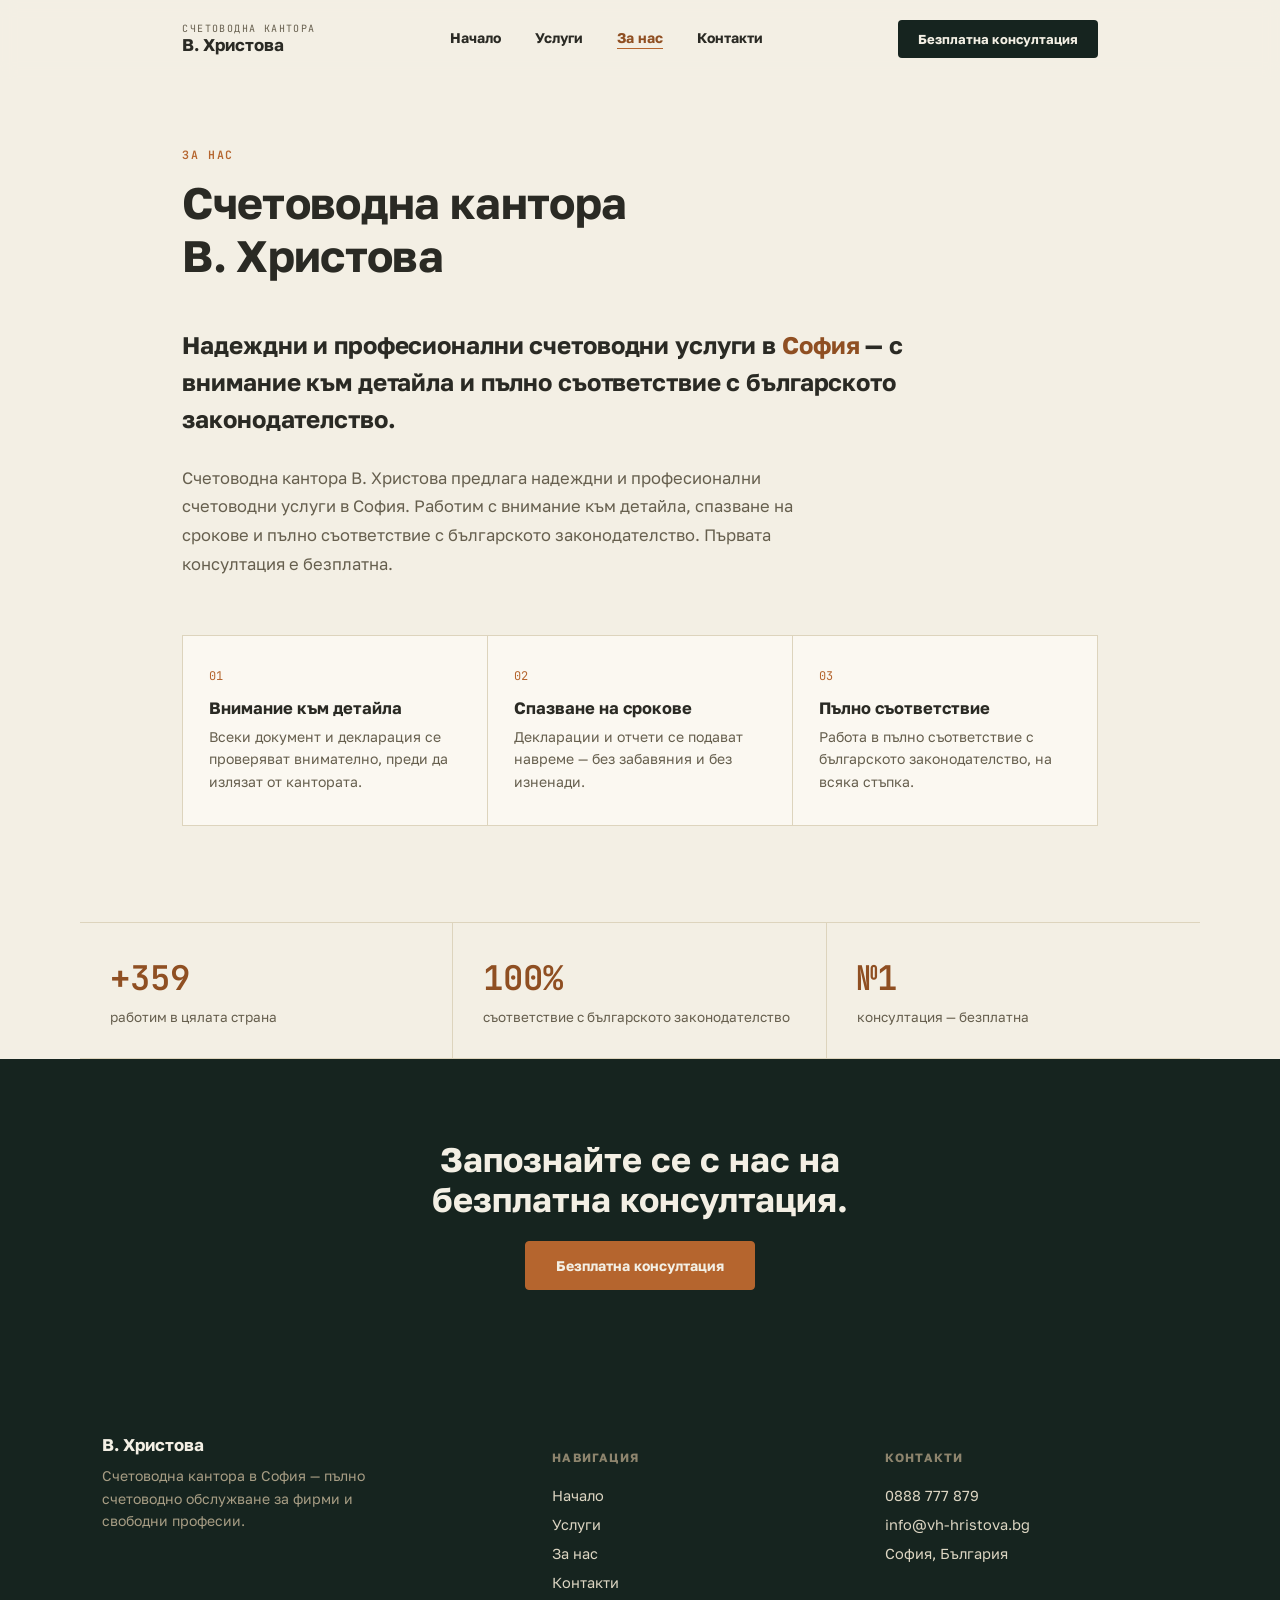
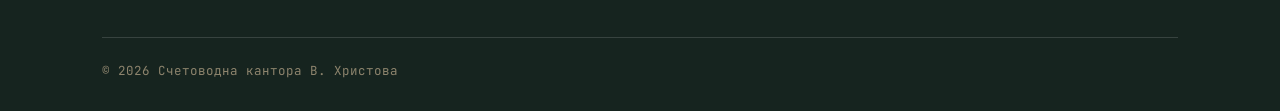
==== about.html @ ea13cc4d "Redesign site as a multi-page premium build Replace the single-page template with a 4-page site (Hom" ====
<!DOCTYPE html>
<html lang="bg">
<head>
<meta charset="UTF-8">
<meta name="viewport" content="width=device-width, initial-scale=1.0">
<title>За нас | В. Христова</title>
<meta name="description" content="Счетоводна кантора В. Христова предлага надеждни и професионални счетоводни услуги в София.">
<link rel="stylesheet" href="assets/style.css">
</head>
<body>

<header class="site-header">
  <div class="wrap">
    <a href="index.html" class="brand">
      <span class="brand-eyebrow">Счетоводна кантора</span>
      <span class="brand-name">В. Христова</span>
    </a>
    <nav class="nav-links">
      <a href="index.html" data-page="index.html">Начало</a>
      <a href="services.html" data-page="services.html">Услуги</a>
      <a href="about.html" data-page="about.html">За нас</a>
      <a href="contact.html" data-page="contact.html">Контакти</a>
      <a href="contact.html" class="btn nav-cta-mobile">Безплатна консултация</a>
    </nav>
    <a href="contact.html" class="nav-cta">Безплатна консултация</a>
    <button class="nav-toggle" aria-label="Отвори меню" aria-expanded="false">
      <span></span><span></span><span></span>
    </button>
  </div>
</header>

<div class="page-head reveal">
  <span class="eyebrow">За нас</span>
  <h1>Счетоводна кантора В. Христова</h1>
</div>

<section class="section" style="padding-top:24px;">
  <p class="pull reveal">Надеждни и професионални счетоводни услуги в <span class="accent">София</span> — с внимание към детайла и пълно съответствие с българското законодателство.</p>
  <p class="about-body reveal" style="--reveal-delay:.08s">Счетоводна кантора В. Христова предлага надеждни и професионални счетоводни услуги в София. Работим с внимание към детайла, спазване на срокове и пълно съответствие с българското законодателство. Първата консултация е безплатна.</p>

  <div class="values">
    <div class="value reveal">
      <span class="value-num num">01</span>
      <h3>Внимание към детайла</h3>
      <p>Всеки документ и декларация се проверяват внимателно, преди да излязат от кантората.</p>
    </div>
    <div class="value reveal" style="--reveal-delay:.06s">
      <span class="value-num num">02</span>
      <h3>Спазване на срокове</h3>
      <p>Декларации и отчети се подават навреме — без забавяния и без изненади.</p>
    </div>
    <div class="value reveal" style="--reveal-delay:.12s">
      <span class="value-num num">03</span>
      <h3>Пълно съответствие</h3>
      <p>Работа в пълно съответствие с българското законодателство, на всяка стъпка.</p>
    </div>
  </div>
</section>

<div class="stats">
  <div class="stat reveal"><span class="stat-num num">+359</span><span class="stat-label">работим в цялата страна</span></div>
  <div class="stat reveal" style="--reveal-delay:.08s"><span class="stat-num num">100%</span><span class="stat-label">съответствие с българското законодателство</span></div>
  <div class="stat reveal" style="--reveal-delay:.16s"><span class="stat-num num">№1</span><span class="stat-label">консултация — безплатна</span></div>
</div>

<div class="cta-band">
  <h2 class="reveal">Запознайте се с нас на безплатна консултация.</h2>
  <a href="contact.html" class="btn reveal" style="--reveal-delay:.08s">Безплатна консултация</a>
</div>

<footer class="site-footer">
  <div class="footer-grid">
    <div class="footer-brand">
      <span class="brand-name">В. Христова</span>
      <p>Счетоводна кантора в София — пълно счетоводно обслужване за фирми и свободни професии.</p>
    </div>
    <div class="footer-col">
      <h4>Навигация</h4>
      <a href="index.html">Начало</a>
      <a href="services.html">Услуги</a>
      <a href="about.html">За нас</a>
      <a href="contact.html">Контакти</a>
    </div>
    <div class="footer-col">
      <h4>Контакти</h4>
      <a href="tel:0888777879">0888 777 879</a>
      <a href="mailto:info@vh-hristova.bg">info@vh-hristova.bg</a>
      <a href="#">София, България</a>
    </div>
  </div>
  <div class="footer-bottom">
    <span>© 2026 Счетоводна кантора В. Христова</span>
  </div>
</footer>

<script src="assets/script.js"></script>
</body>
</html>
---- assets/style.css ----
/* ===== fonts ===== */
@font-face{
  font-family:'Golos Text';
  font-style:normal;
  font-weight:400;
  font-display:swap;
  src:url(../fonts/golos-text-400-cyrillic.woff2) format('woff2');
  unicode-range:U+0301, U+0400-045F, U+0490-0491, U+04B0-04B1, U+2116;
}
@font-face{
  font-family:'Golos Text';
  font-style:normal;
  font-weight:400;
  font-display:swap;
  src:url(../fonts/golos-text-400-latin.woff2) format('woff2');
  unicode-range:U+0000-00FF, U+0131, U+0152-0153, U+02BB-02BC, U+02C6, U+02DA, U+02DC, U+2000-206F, U+20AC, U+2122;
}
@font-face{
  font-family:'Golos Text';
  font-style:normal;
  font-weight:700;
  font-display:swap;
  src:url(../fonts/golos-text-700-cyrillic.woff2) format('woff2');
  unicode-range:U+0301, U+0400-045F, U+0490-0491, U+04B0-04B1, U+2116;
}
@font-face{
  font-family:'Golos Text';
  font-style:normal;
  font-weight:700;
  font-display:swap;
  src:url(../fonts/golos-text-700-latin.woff2) format('woff2');
  unicode-range:U+0000-00FF, U+0131, U+0152-0153, U+02BB-02BC, U+02C6, U+02DA, U+02DC, U+2000-206F, U+20AC, U+2122;
}
@font-face{
  font-family:'JetBrains Mono';
  font-style:normal;
  font-weight:400;
  font-display:swap;
  src:url(../fonts/jetbrains-mono-400-cyrillic.woff2) format('woff2');
  unicode-range:U+0301, U+0400-045F, U+0490-0491, U+04B0-04B1, U+2116;
}
@font-face{
  font-family:'JetBrains Mono';
  font-style:normal;
  font-weight:400;
  font-display:swap;
  src:url(../fonts/jetbrains-mono-400-latin.woff2) format('woff2');
  unicode-range:U+0000-00FF, U+0131, U+0152-0153, U+02BB-02BC, U+02C6, U+02DA, U+02DC, U+2000-206F, U+20AC, U+2122;
}
@font-face{
  font-family:'JetBrains Mono';
  font-style:normal;
  font-weight:600;
  font-display:swap;
  src:url(../fonts/jetbrains-mono-600-cyrillic.woff2) format('woff2');
  unicode-range:U+0301, U+0400-045F, U+0490-0491, U+04B0-04B1, U+2116;
}
@font-face{
  font-family:'JetBrains Mono';
  font-style:normal;
  font-weight:600;
  font-display:swap;
  src:url(../fonts/jetbrains-mono-600-latin.woff2) format('woff2');
  unicode-range:U+0000-00FF, U+0131, U+0152-0153, U+02BB-02BC, U+02C6, U+02DA, U+02DC, U+2000-206F, U+20AC, U+2122;
}

/* ===== cross-document view transitions ===== */
@view-transition{
  navigation:auto;
}
::view-transition-old(root){
  animation:vt-out .32s cubic-bezier(.4,0,.2,1) both;
}
::view-transition-new(root){
  animation:vt-in .38s cubic-bezier(.2,0,.2,1) both;
}
@keyframes vt-out{to{opacity:0;transform:translateY(-8px);}}
@keyframes vt-in{from{opacity:0;transform:translateY(10px);}}
@media (prefers-reduced-motion: reduce){
  ::view-transition-old(root),::view-transition-new(root){animation:none;}
}

/* ===== tokens ===== */
:root{
  --ink:#16241f;
  --ink-soft:#3a4a41;
  --paper:#f3efe4;
  --paper-card:#fbf8f1;
  --copper:#b5652e;
  --copper-deep:#8f4f22;
  --graphite:#2a2a24;
  --muted:#665f4e;
  --line:#ddd4bd;
  --sans:'Golos Text',-apple-system,BlinkMacSystemFont,'Segoe UI',Helvetica,Arial,sans-serif;
  --mono:'JetBrains Mono',ui-monospace,SFMono-Regular,Menlo,Consolas,monospace;
}

*{box-sizing:border-box;}
html{scroll-behavior:smooth;}
@media (prefers-reduced-motion: reduce){html{scroll-behavior:auto;}}

body{
  margin:0;
  background:var(--paper);
  color:var(--graphite);
  font-family:var(--sans);
  -webkit-font-smoothing:antialiased;
}

h1,h2,h3{text-wrap:balance;margin:0;}
p{margin:0;}
a{color:inherit;}

.wrap{max-width:1120px;margin:0 auto;padding-left:8%;padding-right:8%;}

a:focus-visible,button:focus-visible{outline:2px solid var(--copper);outline-offset:3px;}

/* ===== eyebrow / mono utility ===== */
.eyebrow{
  font-family:var(--mono);
  font-size:11.5px;
  font-weight:600;
  letter-spacing:0.14em;
  text-transform:uppercase;
  color:var(--copper);
  display:inline-block;
  margin-bottom:14px;
}
.eyebrow.on-dark{color:#e0a875;}
.num{font-family:var(--mono);font-variant-numeric:tabular-nums;}

/* ===== header ===== */
.site-header{
  position:sticky;
  top:0;
  z-index:40;
  background:rgba(243,239,228,0.92);
  backdrop-filter:blur(8px);
  border-bottom:1px solid transparent;
  transition:border-color .25s ease, background .25s ease;
}
.site-header.is-scrolled{border-bottom-color:var(--line);}
.site-header .wrap{
  display:flex;
  align-items:center;
  justify-content:space-between;
  padding-top:20px;
  padding-bottom:20px;
}
.brand{
  display:flex;
  flex-direction:column;
  text-decoration:none;
  color:var(--graphite);
  line-height:1.2;
}
.brand .brand-eyebrow{
  font-family:var(--mono);
  font-size:10px;
  letter-spacing:0.14em;
  text-transform:uppercase;
  color:var(--muted);
}
.brand .brand-name{font-weight:700;font-size:17px;}

.nav-links{display:flex;align-items:center;gap:34px;}
.nav-links a{
  text-decoration:none;
  color:var(--graphite);
  font-size:14px;
  font-weight:600;
  position:relative;
  padding-bottom:3px;
}
.nav-links a::after{
  content:"";
  position:absolute;left:0;right:100%;bottom:0;
  height:1.5px;background:var(--copper);
  transition:right .25s cubic-bezier(.4,0,.2,1);
}
.nav-links a:hover::after,.nav-links a.is-active::after{right:0;}
.nav-links a.is-active{color:var(--copper-deep);}

.nav-cta{
  display:inline-flex;
  align-items:center;
  gap:8px;
  background:var(--ink);
  color:#f3efe4;
  text-decoration:none;
  padding:11px 20px;
  border-radius:4px;
  font-size:13px;
  font-weight:700;
  transition:background .2s ease, transform .2s ease;
}
.nav-cta:hover{background:var(--copper-deep);transform:translateY(-1px);}

.nav-toggle{display:none;}
.nav-links .nav-cta-mobile{display:none;}

/* ===== mobile nav ===== */
@media(max-width:860px){
  .nav-links{
    position:fixed;top:68px;left:0;right:0;
    background:var(--paper);
    border-bottom:1px solid var(--line);
    flex-direction:column;
    align-items:flex-start;
    gap:0;
    padding:8px 8% 20px;
    max-height:0;
    overflow:hidden;
    transition:max-height .3s ease;
  }
  .nav-links.is-open{max-height:320px;}
  .nav-links a{width:100%;padding:12px 0;}
  .nav-links a::after{display:none;}
  .nav-cta{display:none;}
  .nav-links .nav-cta-mobile{
    display:inline-flex;margin-top:10px;
  }
  .nav-toggle{
    display:flex;
    flex-direction:column;
    justify-content:center;
    gap:5px;
    width:34px;height:34px;
    background:none;border:none;cursor:pointer;
  }
  .nav-toggle span{
    display:block;height:1.5px;width:100%;
    background:var(--graphite);
    transition:transform .25s ease, opacity .25s ease;
  }
  .nav-toggle.is-open span:nth-child(1){transform:translateY(6.5px) rotate(45deg);}
  .nav-toggle.is-open span:nth-child(2){opacity:0;}
  .nav-toggle.is-open span:nth-child(3){transform:translateY(-6.5px) rotate(-45deg);}
}
@media(min-width:861px){.nav-toggle{display:none;}}

/* ===== reveal-on-scroll ===== */
.reveal{
  opacity:0;
  transform:translateY(16px);
  transition:opacity .6s cubic-bezier(.2,0,.2,1), transform .6s cubic-bezier(.2,0,.2,1);
  transition-delay:var(--reveal-delay,0s);
}
.reveal.is-visible{opacity:1;transform:translateY(0);}
@media (prefers-reduced-motion: reduce){
  .reveal{opacity:1;transform:none;transition:none;}
}

/* ===== hero ===== */
.hero{
  padding:76px 8% 96px;
  max-width:1120px;
  margin:0 auto;
}
.hero-rule{
  width:120px;height:1px;
  transform-origin:left;
  background:var(--copper);
}
@media (prefers-reduced-motion: no-preference){
  .hero-rule{
    animation:draw-rule 1s cubic-bezier(.3,0,.15,1) .15s both;
  }
}
@keyframes draw-rule{from{transform:scaleX(0);}to{transform:scaleX(1);}}

.hero h1{
  font-size:60px;
  font-weight:700;
  line-height:1.06;
  letter-spacing:-0.02em;
  max-width:820px;
  margin:26px 0 24px;
}
.hero .accent{color:var(--copper);}
.hero p.lede{
  font-size:18px;
  color:var(--muted);
  max-width:520px;
  line-height:1.65;
  margin-bottom:36px;
}
.hero-actions{display:flex;align-items:center;gap:28px;flex-wrap:wrap;}

.btn{
  display:inline-flex;align-items:center;gap:10px;
  background:var(--ink);color:#f3efe4;
  text-decoration:none;
  padding:15px 30px;
  border-radius:4px;
  font-size:14px;font-weight:700;
  border:1px solid var(--ink);
  cursor:pointer;
  transition:background .2s ease, transform .2s ease, color .2s ease, border-color .2s ease;
}
.btn:hover{background:var(--copper-deep);border-color:var(--copper-deep);transform:translateY(-1px);}
.btn.outline{background:transparent;color:var(--ink);}
.btn.outline:hover{background:var(--ink);color:#f3efe4;}

.link-arrow{
  display:inline-flex;align-items:center;gap:8px;
  text-decoration:none;color:var(--graphite);
  font-weight:700;font-size:14.5px;
  border-bottom:1px solid var(--line);
  padding-bottom:3px;
  transition:color .2s ease, border-color .2s ease, gap .2s ease;
}
.link-arrow:hover{color:var(--copper-deep);border-color:var(--copper-deep);gap:12px;}

/* ===== stat row ===== */
.stats{
  display:grid;grid-template-columns:repeat(3,1fr);
  border-top:1px solid var(--line);
  border-bottom:1px solid var(--line);
  max-width:1120px;margin:0 auto;
}
.stat{padding:32px 8%;text-align:left;}
.stat:not(:last-child){border-right:1px solid var(--line);}
.stat .stat-num{font-family:var(--mono);font-size:34px;font-weight:600;color:var(--copper-deep);display:block;margin-bottom:6px;}
.stat .stat-label{font-size:13.5px;color:var(--muted);}
@media(max-width:760px){
  .stats{grid-template-columns:1fr;}
  .stat:not(:last-child){border-right:none;border-bottom:1px solid var(--line);}
}

/* ===== sections ===== */
.section{padding:96px 8%;max-width:1120px;margin:0 auto;}
.section-head{
  display:flex;justify-content:space-between;align-items:flex-end;
  gap:24px;margin-bottom:48px;flex-wrap:wrap;
}
.section-head h2{font-size:32px;font-weight:700;letter-spacing:-0.01em;max-width:560px;}
.section.on-ink{background:var(--ink);color:#f3efe4;}
.section.on-ink .eyebrow{color:#e0a875;}

/* ===== services list (shared: home teaser + full page) ===== */
.svc-list{border-top:1px solid var(--line);}
.svc-row{
  display:grid;grid-template-columns:110px 1fr 1.4fr;gap:28px;
  padding:32px 0;border-bottom:1px solid var(--line);
  align-items:baseline;
  position:relative;
}
.svc-row::before{
  content:"";position:absolute;left:0;top:0;bottom:0;width:2px;
  background:var(--copper);transform:scaleY(0);transform-origin:top;
  transition:transform .3s cubic-bezier(.4,0,.2,1);
}
.svc-row:hover::before{transform:scaleY(1);}
.svc-code{font-family:var(--mono);font-size:13px;color:var(--copper-deep);font-weight:600;}
.svc-name{font-size:18px;font-weight:700;}
.svc-desc{font-size:14.5px;color:var(--muted);line-height:1.6;}
@media(max-width:760px){
  .svc-row{grid-template-columns:44px 1fr;}
  .svc-desc{grid-column:2;}
}

/* ===== about / pull quote ===== */
.pull{
  font-size:24px;line-height:1.55;font-weight:600;
  max-width:760px;letter-spacing:-0.005em;
}
.pull .accent{color:var(--copper-deep);}
.about-body{font-size:16.5px;line-height:1.75;color:var(--muted);max-width:640px;margin-top:26px;}

.values{display:grid;grid-template-columns:repeat(3,1fr);gap:1px;background:var(--line);margin-top:56px;border:1px solid var(--line);}
.value{background:var(--paper-card);padding:32px 26px;}
.value .value-num{font-family:var(--mono);font-size:12px;color:var(--copper);display:block;margin-bottom:14px;}
.value h3{font-size:16.5px;font-weight:700;margin-bottom:8px;}
.value p{font-size:14px;color:var(--muted);line-height:1.6;}
@media(max-width:760px){.values{grid-template-columns:1fr;}}

/* ===== contact ===== */
.contact-grid{display:grid;grid-template-columns:repeat(3,1fr);gap:1px;background:var(--line);border:1px solid var(--line);margin-top:12px;}
.contact-cell{background:var(--paper-card);padding:40px 30px;}
.contact-cell .eyebrow{margin-bottom:16px;}
.contact-cell a,.contact-cell span.value{
  font-family:var(--mono);
  font-size:19px;
  text-decoration:none;
  color:var(--graphite);
  display:inline-block;
}
.contact-cell a:hover{color:var(--copper-deep);}
@media(max-width:760px){.contact-grid{grid-template-columns:1fr;}}

/* ===== cta band ===== */
.cta-band{
  background:var(--ink);color:#f3efe4;
  padding:80px 8%;text-align:center;
}
.cta-band h2{font-size:34px;font-weight:700;margin-bottom:22px;max-width:640px;margin-left:auto;margin-right:auto;}
.cta-band .btn{background:var(--copper);border-color:var(--copper);}
.cta-band .btn:hover{background:var(--copper-deep);border-color:var(--copper-deep);}

/* ===== page header (non-home pages) ===== */
.page-head{padding:64px 8% 20px;max-width:1120px;margin:0 auto;}
.page-head h1{font-size:44px;font-weight:700;letter-spacing:-0.015em;max-width:640px;}

/* ===== footer ===== */
.site-footer{background:var(--ink);color:#cfc6b0;padding:64px 8% 32px;}
.footer-grid{
  display:grid;grid-template-columns:1.4fr 1fr 1fr;gap:40px;
  max-width:1120px;margin:0 auto;
  padding-bottom:40px;border-bottom:1px solid rgba(255,255,255,0.14);
}
.footer-brand .brand-name{color:#f3efe4;font-size:17px;font-weight:700;margin-bottom:10px;display:block;}
.footer-brand p{font-size:14px;line-height:1.6;color:#a79d84;max-width:320px;}
.footer-col h4{font-size:12px;text-transform:uppercase;letter-spacing:0.1em;color:#8d846d;margin-bottom:16px;font-weight:700;}
.footer-col a{display:block;text-decoration:none;color:#dcd5c2;font-size:14.5px;padding:6px 0;}
.footer-col a:hover{color:var(--copper);}
.footer-bottom{
  max-width:1120px;margin:0 auto;padding-top:24px;
  display:flex;justify-content:space-between;flex-wrap:wrap;gap:10px;
  font-size:12.5px;color:#8d846d;font-family:var(--mono);
}
@media(max-width:760px){
  .footer-grid{grid-template-columns:1fr;gap:32px;}
  .hero h1{font-size:36px;}
  .hero p.lede{font-size:16px;}
  .page-head h1{font-size:32px;}
  .section-head h2{font-size:26px;}
  .pull{font-size:20px;}
}
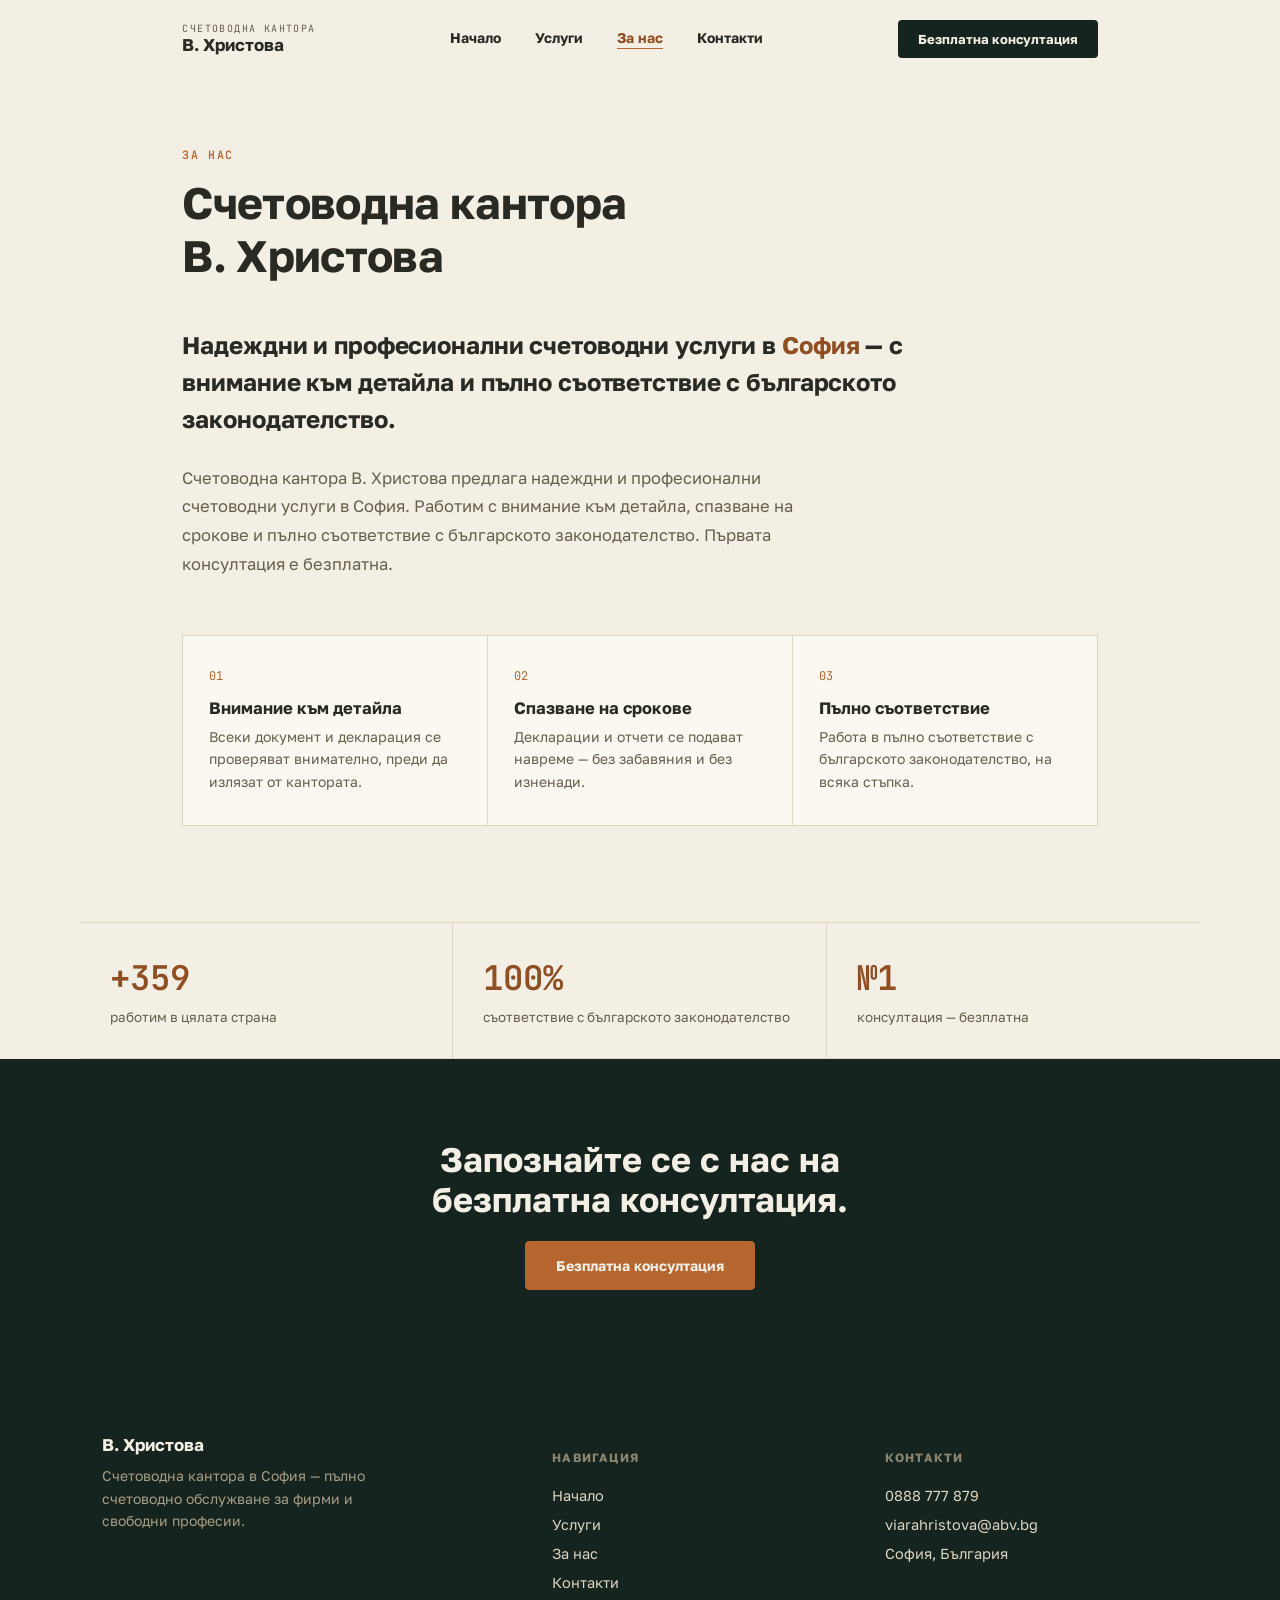
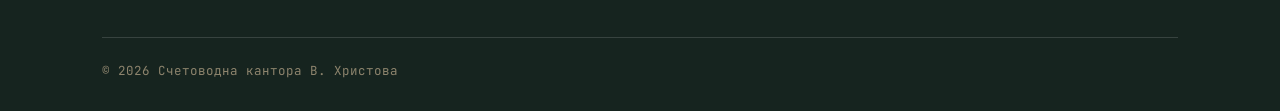
==== commit 42cd63c1: "Update contact email to viarahristova@abv.bg Co-Authored-By: Claude Sonnet 5 <noreply@anthropic.com>" ====
--- a/about.html
+++ b/about.html
@@ -84,7 +84,7 @@
     <div class="footer-col">
       <h4>Контакти</h4>
       <a href="tel:0888777879">0888 777 879</a>
-      <a href="mailto:info@vh-hristova.bg">info@vh-hristova.bg</a>
+      <a href="mailto:viarahristova@abv.bg">viarahristova@abv.bg</a>
       <a href="#">София, България</a>
     </div>
   </div>
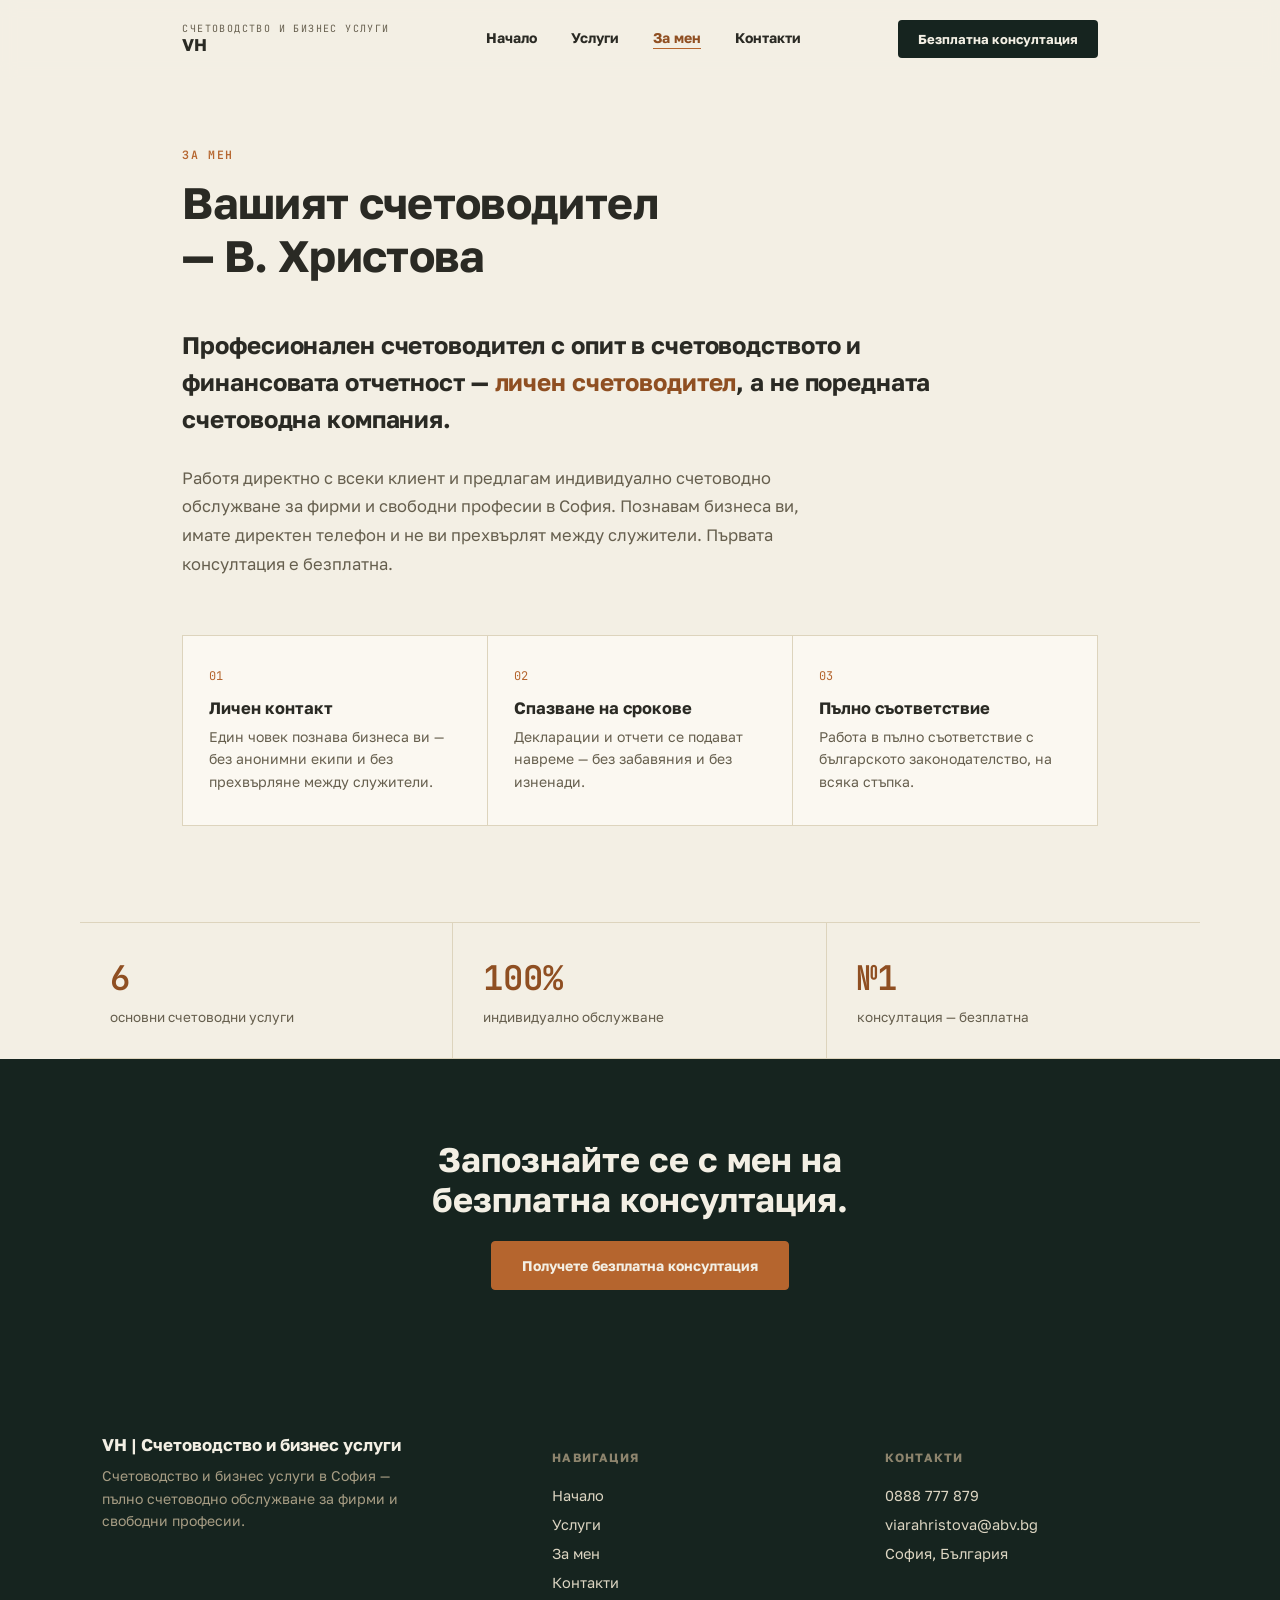
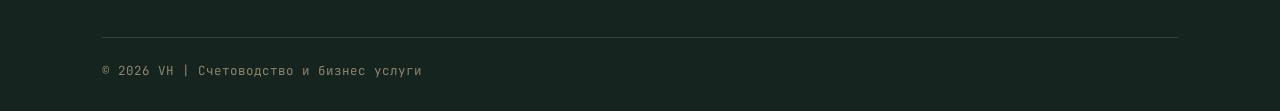
==== commit b4db787f: "Rebrand to VH, personal-accountant positioning, contact form - Rename to "VH | Счетоводство и бизнес" ====
--- a/about.html
+++ b/about.html
@@ -3,8 +3,16 @@
 <head>
 <meta charset="UTF-8">
 <meta name="viewport" content="width=device-width, initial-scale=1.0">
-<title>За нас | В. Христова</title>
-<meta name="description" content="Счетоводна кантора В. Христова предлага надеждни и професионални счетоводни услуги в София.">
+<title>Вашият счетоводител В. Христова | VH Счетоводство</title>
+<meta name="description" content="Запознайте се с В. Христова — личен счетоводител за фирми и свободни професии в София. Директна връзка с един човек, който познава бизнеса ви.">
+<link rel="canonical" href="https://vhhristova.bg/about.html">
+<meta property="og:type" content="website">
+<meta property="og:site_name" content="VH | Счетоводство и бизнес услуги">
+<meta property="og:title" content="Вашият счетоводител В. Христова | VH Счетоводство">
+<meta property="og:description" content="Запознайте се с В. Христова — личен счетоводител за фирми и свободни професии в София. Директна връзка с един човек, който познава бизнеса ви.">
+<meta property="og:url" content="https://vhhristova.bg/about.html">
+<meta property="og:locale" content="bg_BG">
+<meta name="twitter:card" content="summary">
 <link rel="stylesheet" href="assets/style.css">
 </head>
 <body>
@@ -12,13 +20,13 @@
 <header class="site-header">
   <div class="wrap">
     <a href="index.html" class="brand">
-      <span class="brand-eyebrow">Счетоводна кантора</span>
-      <span class="brand-name">В. Христова</span>
+      <span class="brand-eyebrow">Счетоводство и бизнес услуги</span>
+      <span class="brand-name">VH</span>
     </a>
     <nav class="nav-links">
       <a href="index.html" data-page="index.html">Начало</a>
       <a href="services.html" data-page="services.html">Услуги</a>
-      <a href="about.html" data-page="about.html">За нас</a>
+      <a href="about.html" data-page="about.html">За мен</a>
       <a href="contact.html" data-page="contact.html">Контакти</a>
       <a href="contact.html" class="btn nav-cta-mobile">Безплатна консултация</a>
     </nav>
@@ -30,19 +38,19 @@
 </header>
 
 <div class="page-head reveal">
-  <span class="eyebrow">За нас</span>
-  <h1>Счетоводна кантора В. Христова</h1>
+  <span class="eyebrow">За мен</span>
+  <h1>Вашият счетоводител — В. Христова</h1>
 </div>
 
 <section class="section" style="padding-top:24px;">
-  <p class="pull reveal">Надеждни и професионални счетоводни услуги в <span class="accent">София</span> — с внимание към детайла и пълно съответствие с българското законодателство.</p>
-  <p class="about-body reveal" style="--reveal-delay:.08s">Счетоводна кантора В. Христова предлага надеждни и професионални счетоводни услуги в София. Работим с внимание към детайла, спазване на срокове и пълно съответствие с българското законодателство. Първата консултация е безплатна.</p>
+  <p class="pull reveal">Професионален счетоводител с опит в счетоводството и финансовата отчетност — <span class="accent">личен счетоводител</span>, а не поредната счетоводна компания.</p>
+  <p class="about-body reveal" style="--reveal-delay:.08s">Работя директно с всеки клиент и предлагам индивидуално счетоводно обслужване за фирми и свободни професии в София. Познавам бизнеса ви, имате директен телефон и не ви прехвърлят между служители. Първата консултация е безплатна.</p>
 
   <div class="values">
     <div class="value reveal">
       <span class="value-num num">01</span>
-      <h3>Внимание към детайла</h3>
-      <p>Всеки документ и декларация се проверяват внимателно, преди да излязат от кантората.</p>
+      <h3>Личен контакт</h3>
+      <p>Един човек познава бизнеса ви — без анонимни екипи и без прехвърляне между служители.</p>
     </div>
     <div class="value reveal" style="--reveal-delay:.06s">
       <span class="value-num num">02</span>
@@ -58,27 +66,27 @@
 </section>
 
 <div class="stats">
-  <div class="stat reveal"><span class="stat-num num">+359</span><span class="stat-label">работим в цялата страна</span></div>
-  <div class="stat reveal" style="--reveal-delay:.08s"><span class="stat-num num">100%</span><span class="stat-label">съответствие с българското законодателство</span></div>
+  <div class="stat reveal"><span class="stat-num num">6</span><span class="stat-label">основни счетоводни услуги</span></div>
+  <div class="stat reveal" style="--reveal-delay:.08s"><span class="stat-num num">100%</span><span class="stat-label">индивидуално обслужване</span></div>
   <div class="stat reveal" style="--reveal-delay:.16s"><span class="stat-num num">№1</span><span class="stat-label">консултация — безплатна</span></div>
 </div>
 
 <div class="cta-band">
-  <h2 class="reveal">Запознайте се с нас на безплатна консултация.</h2>
-  <a href="contact.html" class="btn reveal" style="--reveal-delay:.08s">Безплатна консултация</a>
+  <h2 class="reveal">Запознайте се с мен на безплатна консултация.</h2>
+  <a href="contact.html" class="btn reveal" style="--reveal-delay:.08s">Получете безплатна консултация</a>
 </div>
 
 <footer class="site-footer">
   <div class="footer-grid">
     <div class="footer-brand">
-      <span class="brand-name">В. Христова</span>
-      <p>Счетоводна кантора в София — пълно счетоводно обслужване за фирми и свободни професии.</p>
+      <span class="brand-name">VH | Счетоводство и бизнес услуги</span>
+      <p>Счетоводство и бизнес услуги в София — пълно счетоводно обслужване за фирми и свободни професии.</p>
     </div>
     <div class="footer-col">
       <h4>Навигация</h4>
       <a href="index.html">Начало</a>
       <a href="services.html">Услуги</a>
-      <a href="about.html">За нас</a>
+      <a href="about.html">За мен</a>
       <a href="contact.html">Контакти</a>
     </div>
     <div class="footer-col">
@@ -89,7 +97,7 @@
     </div>
   </div>
   <div class="footer-bottom">
-    <span>© 2026 Счетоводна кантора В. Христова</span>
+    <span>© 2026 VH | Счетоводство и бизнес услуги</span>
   </div>
 </footer>
 
--- a/assets/style.css
+++ b/assets/style.css
@@ -378,7 +378,7 @@
 /* ===== contact ===== */
 .contact-grid{display:grid;grid-template-columns:repeat(3,1fr);gap:1px;background:var(--line);border:1px solid var(--line);margin-top:12px;}
 .contact-cell{background:var(--paper-card);padding:40px 30px;}
-.contact-cell .eyebrow{margin-bottom:16px;}
+.contact-cell .eyebrow{display:block;margin-bottom:16px;}
 .contact-cell a,.contact-cell span.value{
   font-family:var(--mono);
   font-size:19px;
@@ -386,8 +386,47 @@
   color:var(--graphite);
   display:inline-block;
 }
+.contact-cell span.value{padding:0;background:none;}
 .contact-cell a:hover{color:var(--copper-deep);}
 @media(max-width:760px){.contact-grid{grid-template-columns:1fr;}}
+
+/* ===== new-business band (home) ===== */
+.startup{background:var(--paper-card);border-top:1px solid var(--line);border-bottom:1px solid var(--line);}
+.startup .section{padding-top:72px;padding-bottom:72px;}
+.startup-inner{display:flex;justify-content:space-between;align-items:center;gap:40px;flex-wrap:wrap;}
+.startup h2{font-size:32px;font-weight:700;letter-spacing:-0.01em;max-width:560px;}
+.startup p{font-size:16.5px;line-height:1.7;color:var(--muted);max-width:560px;margin-top:16px;}
+
+/* ===== contact form ===== */
+.contact-form{margin-top:64px;max-width:760px;}
+.contact-form h2{font-size:28px;font-weight:700;letter-spacing:-0.01em;margin-bottom:10px;}
+.contact-form .form-note{font-size:15.5px;line-height:1.6;color:var(--muted);margin-bottom:28px;}
+.form-grid{display:grid;grid-template-columns:1fr 1fr;gap:20px;margin-bottom:22px;}
+.field{display:flex;flex-direction:column;gap:8px;}
+.field.full{grid-column:1 / -1;}
+.field label{
+  font-family:var(--mono);font-size:11.5px;font-weight:600;
+  letter-spacing:0.1em;text-transform:uppercase;color:var(--muted);
+}
+.field input,.field select,.field textarea{
+  font:inherit;font-size:16px;color:var(--graphite);
+  background:var(--paper-card);
+  border:1px solid var(--line);border-radius:4px;
+  padding:13px 14px;width:100%;
+  transition:border-color .2s ease, box-shadow .2s ease;
+}
+.field textarea{min-height:130px;resize:vertical;}
+.field input:focus,.field select:focus,.field textarea:focus{
+  outline:none;border-color:var(--copper);
+  box-shadow:0 0 0 3px rgba(181,101,46,0.15);
+}
+.consent{display:flex;gap:10px;align-items:flex-start;font-size:13.5px;line-height:1.55;color:var(--muted);cursor:pointer;}
+.consent input{margin-top:3px;accent-color:var(--copper);flex:none;}
+.form-actions{margin-top:26px;}
+@media(max-width:760px){
+  .form-grid{grid-template-columns:1fr;}
+  .startup h2{font-size:26px;}
+}
 
 /* ===== cta band ===== */
 .cta-band{
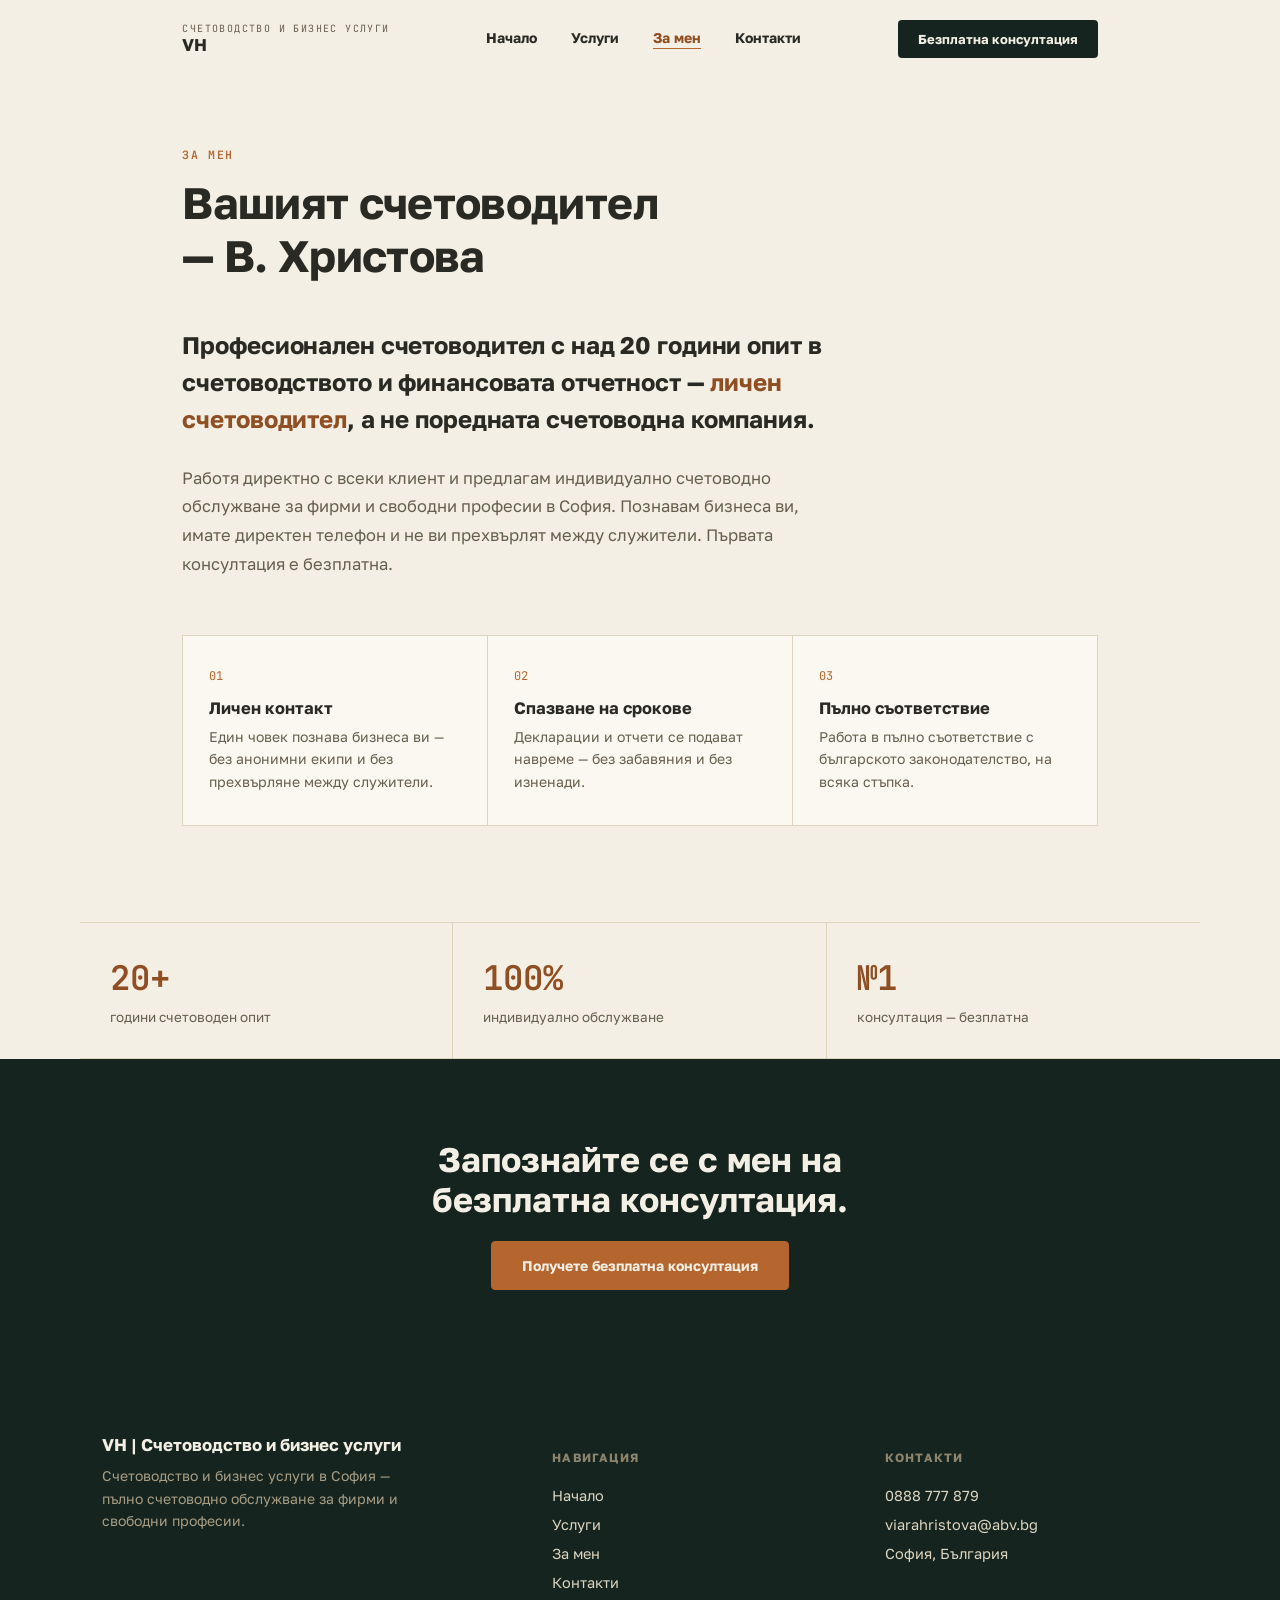
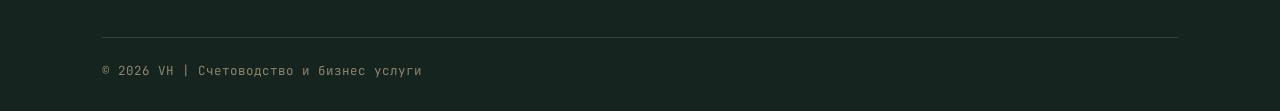
==== commit 675e7ae7: "Add 20+ years experience, fix canonical URLs and sitemap Co-Authored-By: Claude Opus 5.5 <noreply@an" ====
--- a/about.html
+++ b/about.html
@@ -4,13 +4,13 @@
 <meta charset="UTF-8">
 <meta name="viewport" content="width=device-width, initial-scale=1.0">
 <title>Вашият счетоводител В. Христова | VH Счетоводство</title>
-<meta name="description" content="Запознайте се с В. Христова — личен счетоводител за фирми и свободни професии в София. Директна връзка с един човек, който познава бизнеса ви.">
-<link rel="canonical" href="https://vhhristova.bg/about.html">
+<meta name="description" content="Запознайте се с В. Христова — личен счетоводител с над 20 години опит за фирми и свободни професии в София. Директна връзка с един човек, който познава бизнеса ви.">
+<link rel="canonical" href="https://vhhristova.bg/about">
 <meta property="og:type" content="website">
 <meta property="og:site_name" content="VH | Счетоводство и бизнес услуги">
 <meta property="og:title" content="Вашият счетоводител В. Христова | VH Счетоводство">
-<meta property="og:description" content="Запознайте се с В. Христова — личен счетоводител за фирми и свободни професии в София. Директна връзка с един човек, който познава бизнеса ви.">
-<meta property="og:url" content="https://vhhristova.bg/about.html">
+<meta property="og:description" content="Запознайте се с В. Христова — личен счетоводител с над 20 години опит за фирми и свободни професии в София. Директна връзка с един човек, който познава бизнеса ви.">
+<meta property="og:url" content="https://vhhristova.bg/about">
 <meta property="og:locale" content="bg_BG">
 <meta name="twitter:card" content="summary">
 <link rel="stylesheet" href="assets/style.css">
@@ -43,7 +43,7 @@
 </div>
 
 <section class="section" style="padding-top:24px;">
-  <p class="pull reveal">Професионален счетоводител с опит в счетоводството и финансовата отчетност — <span class="accent">личен счетоводител</span>, а не поредната счетоводна компания.</p>
+  <p class="pull reveal">Професионален счетоводител с над 20 години опит в счетоводството и финансовата отчетност — <span class="accent">личен счетоводител</span>, а не поредната счетоводна компания.</p>
   <p class="about-body reveal" style="--reveal-delay:.08s">Работя директно с всеки клиент и предлагам индивидуално счетоводно обслужване за фирми и свободни професии в София. Познавам бизнеса ви, имате директен телефон и не ви прехвърлят между служители. Първата консултация е безплатна.</p>
 
   <div class="values">
@@ -66,7 +66,7 @@
 </section>
 
 <div class="stats">
-  <div class="stat reveal"><span class="stat-num num">6</span><span class="stat-label">основни счетоводни услуги</span></div>
+  <div class="stat reveal"><span class="stat-num num">20+</span><span class="stat-label">години счетоводен опит</span></div>
   <div class="stat reveal" style="--reveal-delay:.08s"><span class="stat-num num">100%</span><span class="stat-label">индивидуално обслужване</span></div>
   <div class="stat reveal" style="--reveal-delay:.16s"><span class="stat-num num">№1</span><span class="stat-label">консултация — безплатна</span></div>
 </div>
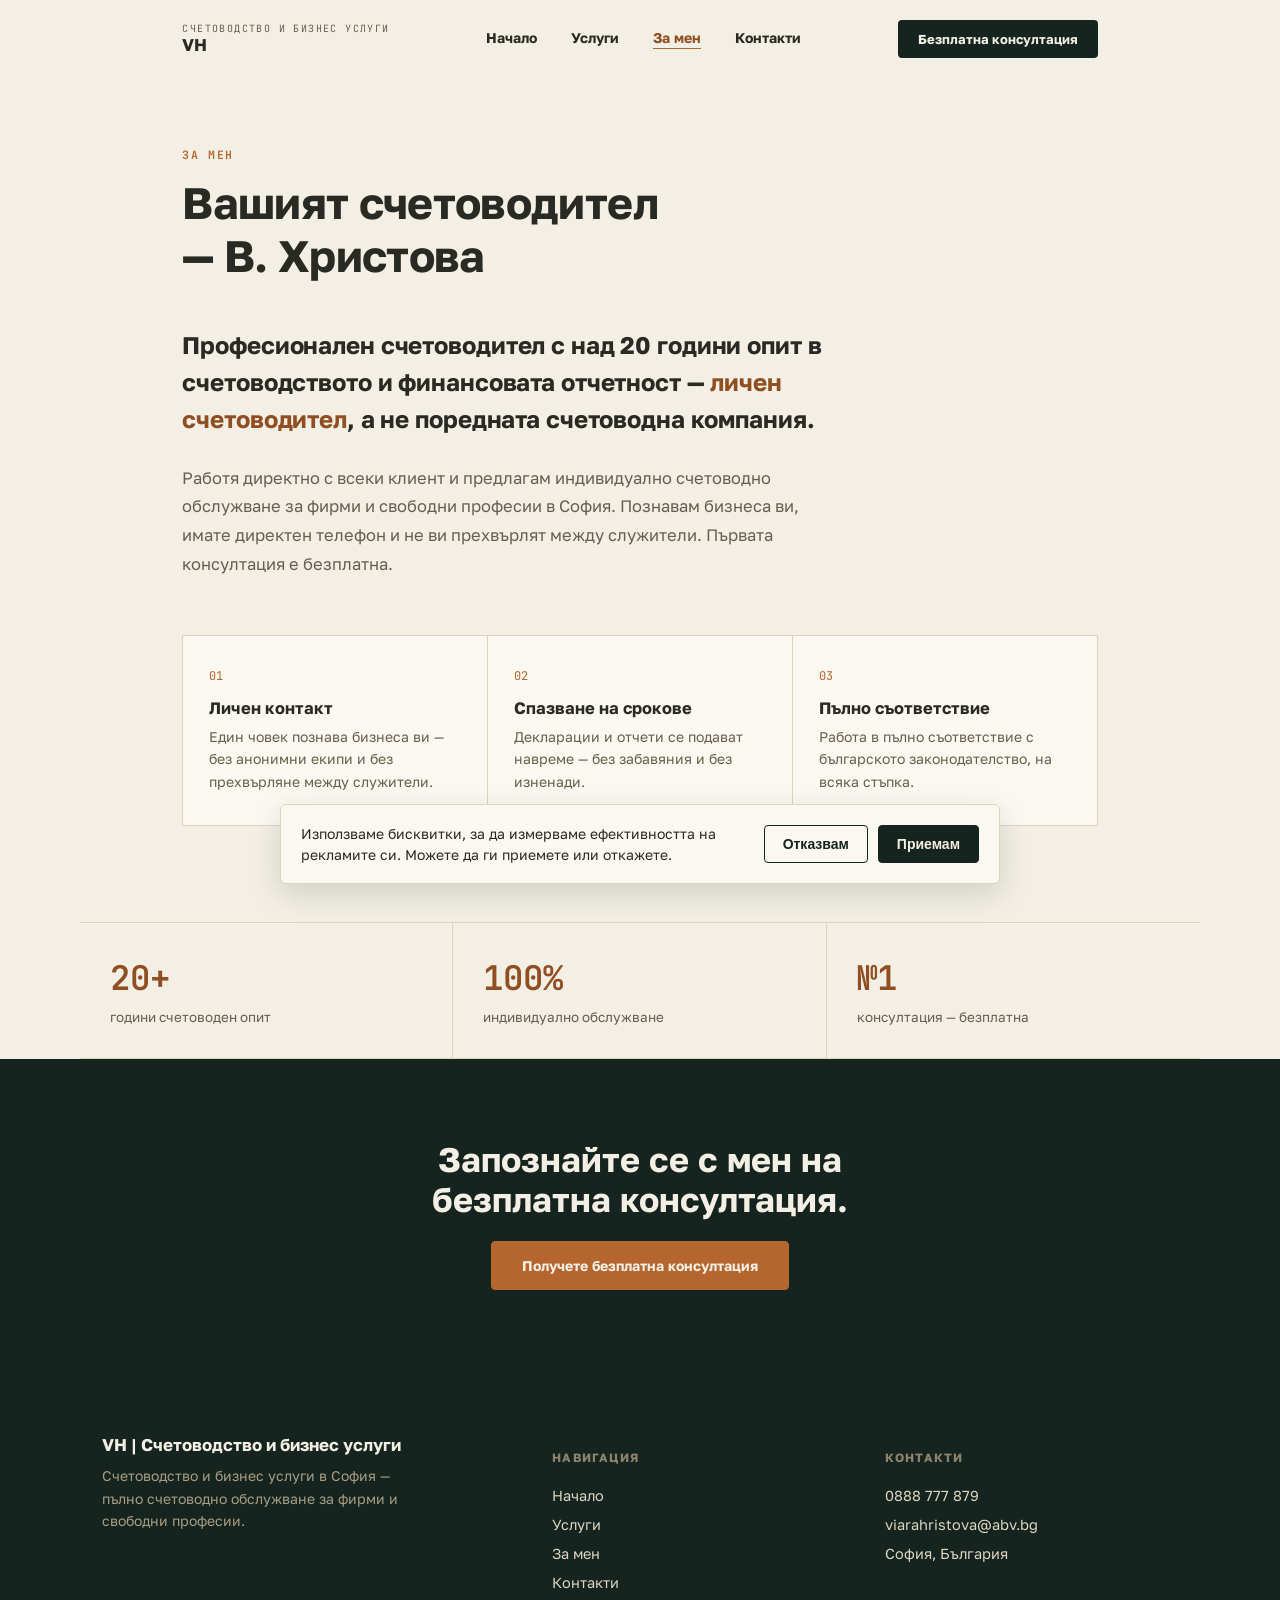
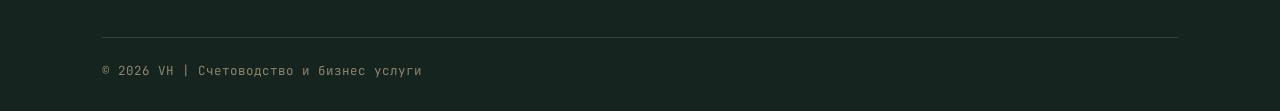
==== commit c42523f8: "Add Google Ads tag (AW-18490693279), consent banner and conversion tracking Co-Authored-By: Claude O" ====
--- a/about.html
+++ b/about.html
@@ -1,6 +1,15 @@
 <!DOCTYPE html>
 <html lang="bg">
 <head>
+<!-- Google tag (gtag.js) + Consent Mode v2 -->
+<script>
+window.dataLayer=window.dataLayer||[];function gtag(){dataLayer.push(arguments);}
+gtag('consent','default',{ad_storage:'denied',ad_user_data:'denied',ad_personalization:'denied',analytics_storage:'denied',wait_for_update:500});
+try{if(localStorage.getItem('vh-consent')==='granted'){gtag('consent','update',{ad_storage:'granted',ad_user_data:'granted',ad_personalization:'granted',analytics_storage:'granted'});}}catch(e){}
+gtag('js',new Date());
+gtag('config','AW-18490693279');
+</script>
+<script async src="https://www.googletagmanager.com/gtag/js?id=AW-18490693279"></script>
 <meta charset="UTF-8">
 <meta name="viewport" content="width=device-width, initial-scale=1.0">
 <title>Вашият счетоводител В. Христова | VH Счетоводство</title>
--- a/assets/style.css
+++ b/assets/style.css
@@ -466,3 +466,17 @@
   .section-head h2{font-size:26px;}
   .pull{font-size:20px;}
 }
+
+/* ===== cookie banner ===== */
+.cookie-bar{
+  position:fixed;left:16px;right:16px;bottom:16px;z-index:1000;
+  max-width:720px;margin:0 auto;
+  background:var(--paper-card);color:var(--graphite);
+  border:1px solid var(--line);border-radius:6px;
+  box-shadow:0 10px 30px rgba(22,36,31,.15);
+  padding:18px 20px;
+  display:flex;align-items:center;gap:18px;flex-wrap:wrap;
+}
+.cookie-bar p{margin:0;flex:1 1 280px;font-size:14px;line-height:1.5;}
+.cookie-actions{display:flex;gap:10px;}
+.cookie-bar .btn{padding:10px 18px;}
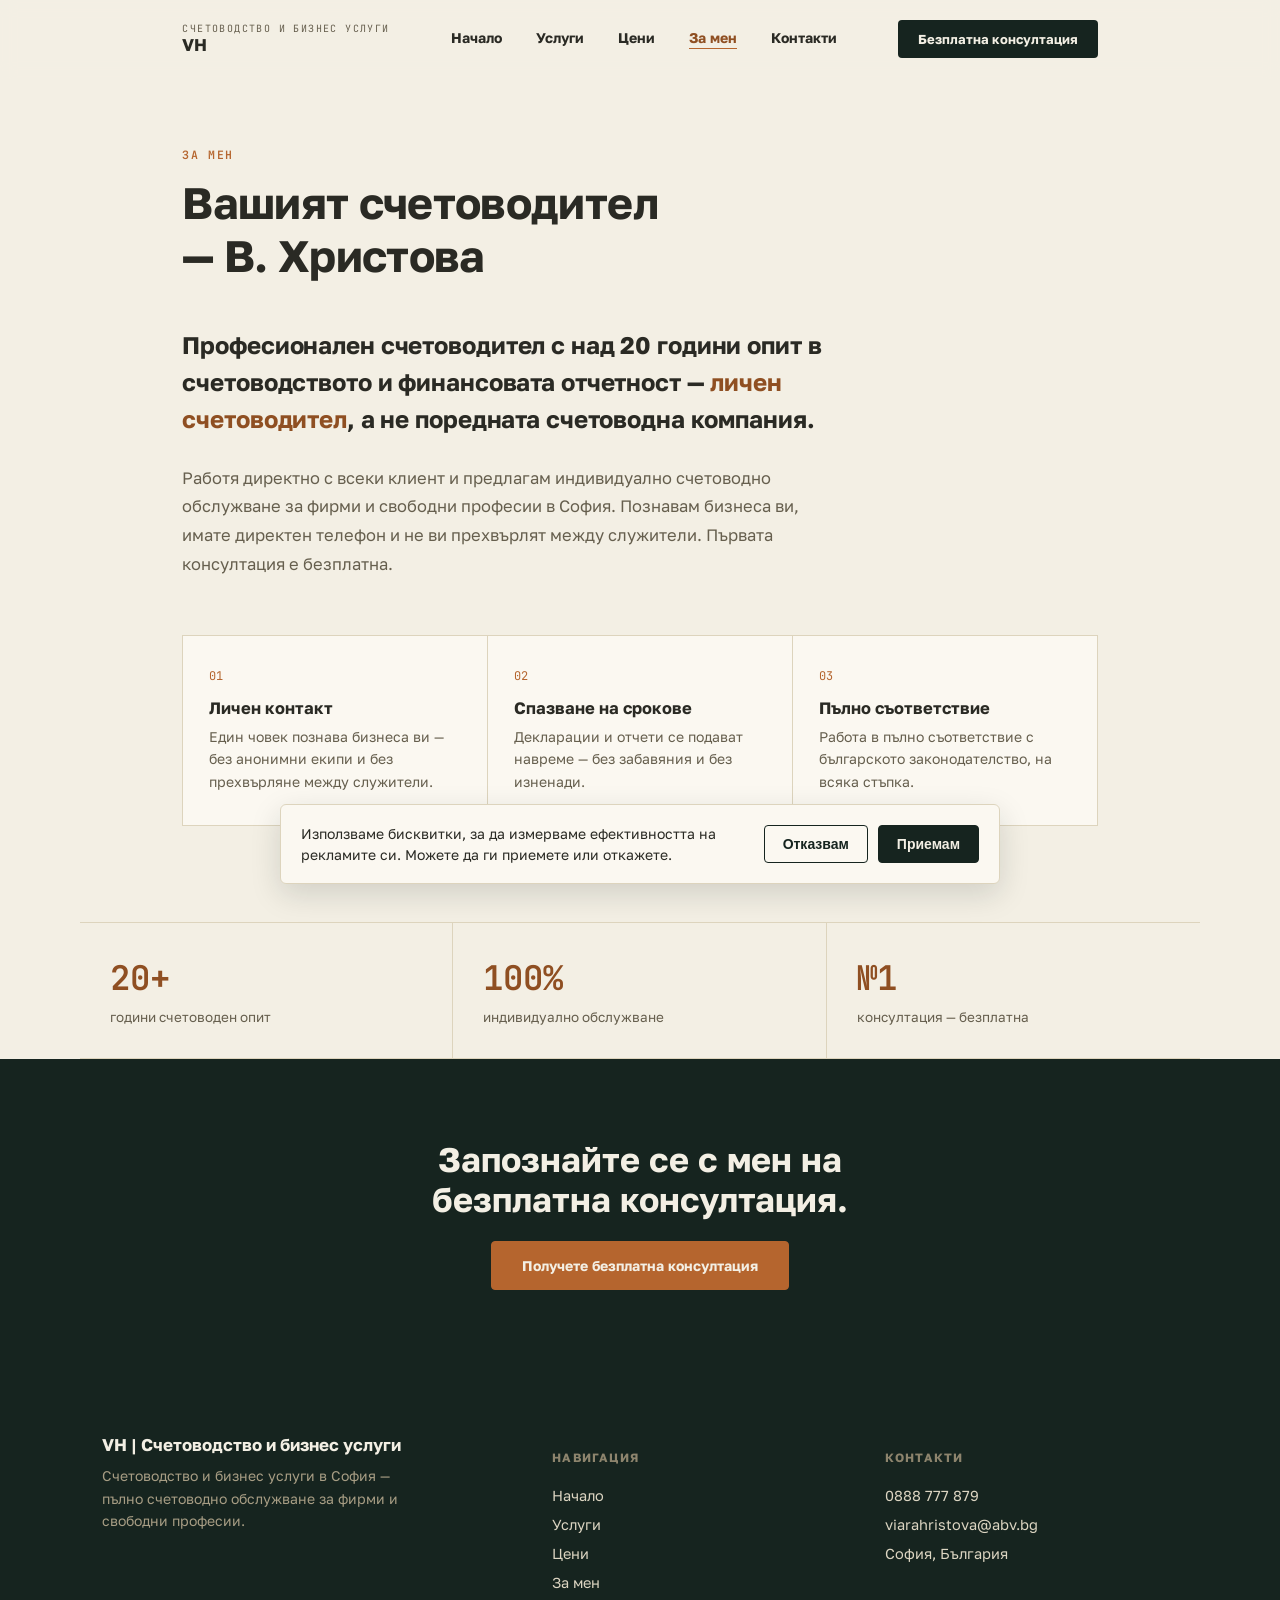
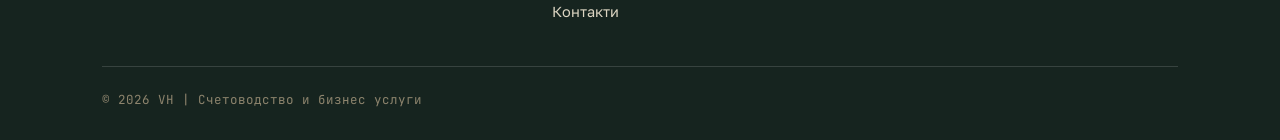
==== commit 341557e2: "Add prices page, link it in navigation and sitemap, fix mobile menu Co-Authored-By: Claude Opus 5.5 " ====
--- a/about.html
+++ b/about.html
@@ -35,6 +35,7 @@
     <nav class="nav-links">
       <a href="index.html" data-page="index.html">Начало</a>
       <a href="services.html" data-page="services.html">Услуги</a>
+      <a href="prices.html" data-page="prices.html">Цени</a>
       <a href="about.html" data-page="about.html">За мен</a>
       <a href="contact.html" data-page="contact.html">Контакти</a>
       <a href="contact.html" class="btn nav-cta-mobile">Безплатна консултация</a>
@@ -95,6 +96,7 @@
       <h4>Навигация</h4>
       <a href="index.html">Начало</a>
       <a href="services.html">Услуги</a>
+      <a href="prices.html">Цени</a>
       <a href="about.html">За мен</a>
       <a href="contact.html">Контакти</a>
     </div>
--- a/assets/style.css
+++ b/assets/style.css
@@ -204,22 +204,25 @@
   .nav-links{
     position:fixed;top:68px;left:0;right:0;
     background:var(--paper);
-    border-bottom:1px solid var(--line);
+    border-bottom:1px solid transparent;
     flex-direction:column;
     align-items:flex-start;
     gap:0;
-    padding:8px 8% 20px;
+    padding:0 8%;
     max-height:0;
     overflow:hidden;
-    transition:max-height .3s ease;
+    visibility:hidden;
+    transition:max-height .3s ease, padding .3s ease, visibility 0s linear .3s;
   }
-  .nav-links.is-open{max-height:320px;}
+  .nav-links.is-open{max-height:480px;padding:8px 8% 20px;border-bottom-color:var(--line);visibility:visible;transition:max-height .3s ease, padding .3s ease;}
   .nav-links a{width:100%;padding:12px 0;}
   .nav-links a::after{display:none;}
   .nav-cta{display:none;}
   .nav-links .nav-cta-mobile{
     display:inline-flex;margin-top:10px;
+    width:auto;padding:13px 24px;color:#f3efe4;
   }
+  .nav-links .nav-cta-mobile:hover{color:#f3efe4;}
   .nav-toggle{
     display:flex;
     flex-direction:column;
@@ -480,3 +483,33 @@
 .cookie-bar p{margin:0;flex:1 1 280px;font-size:14px;line-height:1.5;}
 .cookie-actions{display:flex;gap:10px;}
 .cookie-bar .btn{padding:10px 18px;}
+
+/* ===== prices ===== */
+.price-cards{display:grid;grid-template-columns:repeat(3,1fr);gap:1px;background:var(--line);border:1px solid var(--line);}
+.price-card{background:var(--paper-card);padding:30px 26px;display:flex;flex-direction:column;gap:10px;}
+.price-label{font-family:var(--mono);font-size:12px;letter-spacing:.08em;text-transform:uppercase;color:var(--copper-deep);font-weight:600;}
+.price-from{font-size:15px;color:var(--muted);}
+.price-from b{font-size:38px;font-weight:600;color:var(--ink);margin:0 4px;}
+.price-from small{font-size:14px;}
+.price-card p{font-size:14px;color:var(--muted);line-height:1.6;}
+.price-tables{display:grid;grid-template-columns:1fr 1fr;gap:40px;margin-top:64px;}
+.price-table h2,.price-included h2{font-size:20px;font-weight:700;margin-bottom:14px;}
+.price-table table{width:100%;border-collapse:collapse;font-size:15px;}
+.price-table th{text-align:left;font-family:var(--mono);font-size:12px;font-weight:600;letter-spacing:.06em;text-transform:uppercase;color:var(--muted);padding:10px 0;border-bottom:1px solid var(--ink);}
+.price-table td{padding:13px 0;border-bottom:1px solid var(--line);vertical-align:top;}
+.price-table td:last-child,.price-table th:last-child{text-align:right;padding-left:16px;white-space:nowrap;}
+.price-table td.num{font-weight:600;color:var(--ink);}
+.price-included{margin-top:64px;background:var(--paper-card);border:1px solid var(--line);padding:32px 30px;}
+.price-included ul{list-style:none;padding:0;margin:0;display:grid;grid-template-columns:1fr 1fr;gap:10px 32px;}
+.price-included li{font-size:15px;padding-left:22px;position:relative;line-height:1.5;}
+.price-included li::before{content:"";position:absolute;left:0;top:.6em;width:10px;height:2px;background:var(--copper);}
+.price-note{margin-top:20px;font-size:14px;color:var(--muted);line-height:1.6;}
+.price-extra{margin-top:56px;max-width:720px;}
+.price-extra > p{font-size:16.5px;line-height:1.75;color:var(--graphite);}
+.price-fine{margin-top:22px;padding-left:18px;color:var(--muted);font-size:14px;line-height:1.8;}
+@media(max-width:760px){
+  .price-cards,.price-tables,.price-included ul{grid-template-columns:1fr;}
+  .price-tables{gap:48px;}
+  .price-included{padding:26px 20px;}
+  .price-table td:last-child{white-space:normal;}
+}
